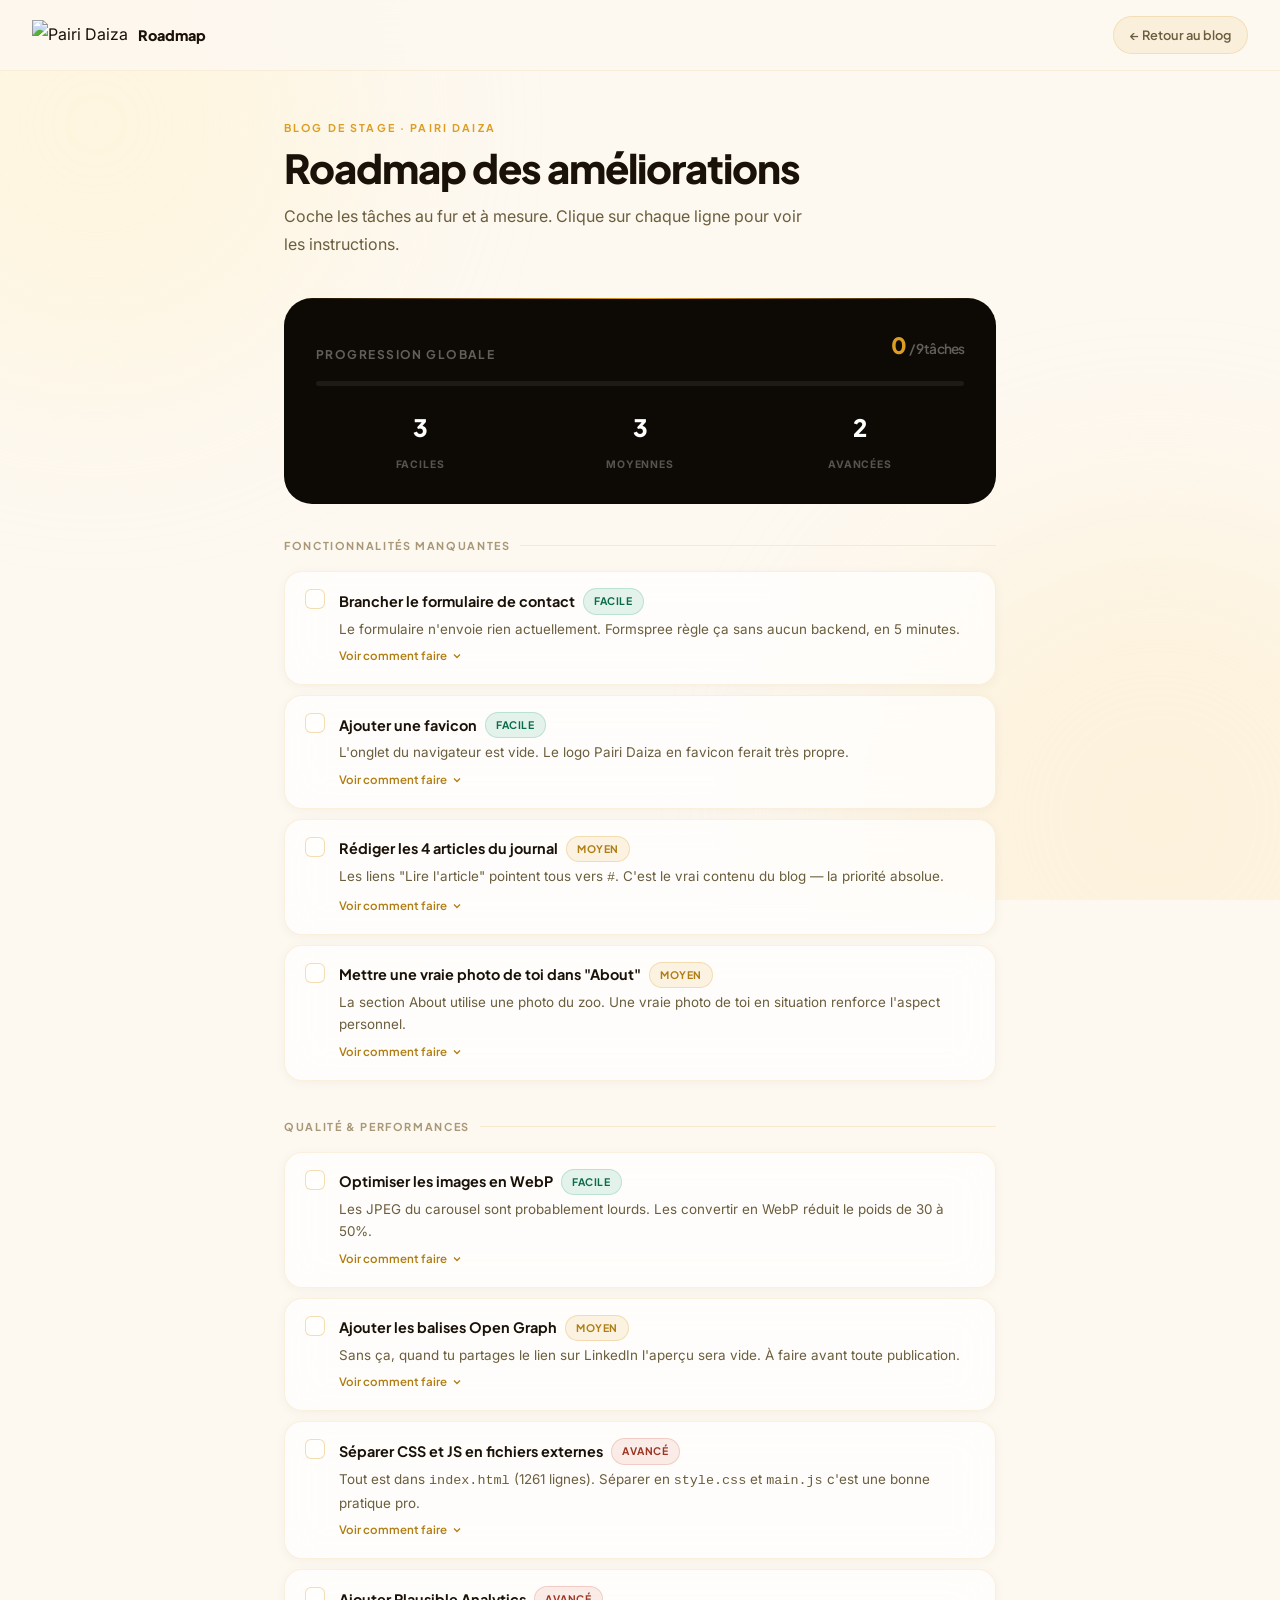
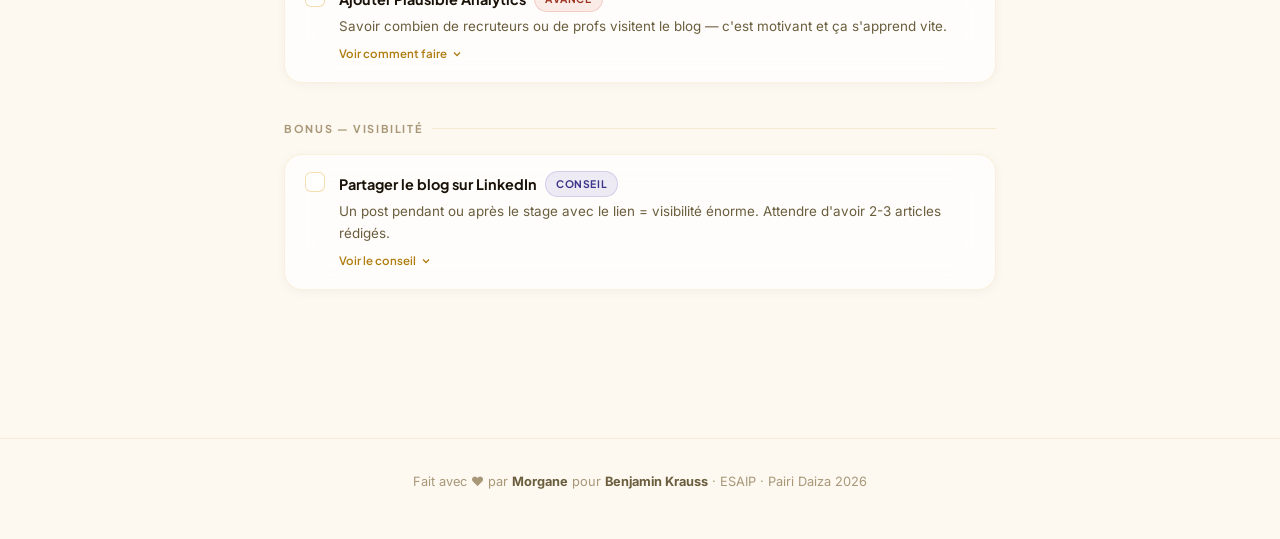
==== roadmap.html @ 25f19846 "Add files via upload" ====
<!DOCTYPE html>
<html lang="fr">
<head>
<meta charset="UTF-8" />
<meta name="viewport" content="width=device-width, initial-scale=1.0" />
<title>Roadmap — Blog de stage Pairi Daiza</title>
<link rel="preconnect" href="https://fonts.googleapis.com" />
<link rel="preconnect" href="https://fonts.gstatic.com" crossorigin />
<link href="https://fonts.googleapis.com/css2?family=Inter:wght@300;400;500&family=Plus+Jakarta+Sans:wght@400;600;700;800&display=swap" rel="stylesheet" />
<style>
:root {
  --gold: #DC9D23;
  --gold-dark: #b07d12;
  --gold-light: #e8b84b;
  --gold-dim: rgba(220,157,35,0.10);
  --ink: #1a1208;
  --muted: #6b5e3e;
  --faint: #a89878;
  --cream: #fdf8f0;
  --dark: #0d0a05;
  --glass: rgba(255,255,255,0.72);
  --glass-b: rgba(220,157,35,0.14);
  --font-h: 'Plus Jakarta Sans', system-ui, sans-serif;
  --font-b: 'Inter', system-ui, sans-serif;
  --r-sm: 10px;
  --r-md: 18px;
  --r-lg: 28px;
  --r-pill: 999px;
  --t: 0.35s cubic-bezier(0.16,1,0.3,1);
  --t-fast: 0.18s cubic-bezier(0.16,1,0.3,1);
}

*, *::before, *::after { box-sizing: border-box; margin: 0; padding: 0; }
html { scroll-behavior: smooth; font-size: 16px; }
body {
  font-family: var(--font-b);
  color: var(--ink);
  background: var(--cream);
  line-height: 1.75;
  overflow-x: hidden;
  -webkit-font-smoothing: antialiased;
}

h1,h2,h3,h4 { font-family: var(--font-h); letter-spacing: -0.025em; }
img { display: block; max-width: 100%; }
ul { list-style: none; }
a { color: inherit; text-decoration: none; }
button { font-family: inherit; border: none; background: none; cursor: pointer; }
::selection { background: var(--gold); color: #fff; }
:focus-visible { outline: 2px solid var(--gold); outline-offset: 3px; border-radius: 4px; }
::-webkit-scrollbar { width: 5px; }
::-webkit-scrollbar-track { background: var(--cream); }
::-webkit-scrollbar-thumb { background: #e8d5a8; border-radius: 5px; }
::-webkit-scrollbar-thumb:hover { background: var(--gold); }

/* BG */
.bg-mesh { position: fixed; inset: 0; z-index: -1; background: var(--cream); overflow: hidden; }
.blob { position: absolute; filter: blur(100px); opacity: 0.48; border-radius: 50%; animation: drift 22s infinite alternate cubic-bezier(0.4,0,0.2,1); }
.blob-1 { width: 500px; height: 500px; background: #fff3cd; top: -14%; left: -12%; }
.blob-2 { width: 600px; height: 600px; background: #fdecc8; bottom: -24%; right: -14%; animation-delay: -6s; }
@keyframes drift { 0% { transform: translate(0,0) scale(1); } 100% { transform: translate(60px,80px) scale(1.12); } }

/* HEADER */
.site-header {
  position: sticky; top: 0; z-index: 100;
  background: rgba(253,248,240,0.9); backdrop-filter: blur(24px);
  border-bottom: 1px solid rgba(220,157,35,0.12);
  padding: 1rem 2rem;
  display: flex; align-items: center; justify-content: space-between; gap: 1rem;
}
.header-left { display: flex; align-items: center; gap: 10px; }
.header-left img { height: 30px; }
.header-left span { font-family: var(--font-h); font-weight: 800; font-size: 0.9rem; color: var(--ink); }
.back-link {
  font-family: var(--font-h); font-size: 0.8rem; font-weight: 600;
  color: var(--muted); padding: 7px 16px; border-radius: var(--r-pill);
  border: 1px solid rgba(220,157,35,0.2); background: var(--gold-dim);
  transition: background var(--t-fast), color var(--t-fast);
}
.back-link:hover { background: rgba(220,157,35,0.18); color: var(--ink); }

/* LAYOUT */
.container { max-width: 760px; margin: 0 auto; padding: 3rem 1.5rem 5rem; }

/* HERO SECTION */
.page-hero { margin-bottom: 2.5rem; }
.page-eyebrow {
  font-family: var(--font-h); font-size: 0.67rem; font-weight: 700;
  letter-spacing: 0.2em; text-transform: uppercase; color: var(--gold);
  margin-bottom: 0.5rem;
}
.page-title { font-size: clamp(1.8rem, 4vw, 2.5rem); font-weight: 800; color: var(--ink); line-height: 1.1; margin-bottom: 0.75rem; }
.page-desc { color: var(--muted); font-size: 1rem; max-width: 520px; }

/* PROGRESS */
.progress-card {
  background: var(--dark); border-radius: var(--r-lg); padding: 1.75rem 2rem;
  margin-bottom: 2rem; position: relative; overflow: hidden;
}
.progress-card::before {
  content: ''; position: absolute; top: 0; left: 0; right: 0; height: 1px;
  background: linear-gradient(90deg, transparent, var(--gold), transparent);
}
.progress-top { display: flex; justify-content: space-between; align-items: flex-end; margin-bottom: 1rem; }
.progress-title { font-family: var(--font-h); font-size: 0.75rem; font-weight: 700; letter-spacing: 0.12em; text-transform: uppercase; color: rgba(255,255,255,0.35); }
.progress-count { font-family: var(--font-h); font-size: 1.4rem; font-weight: 800; color: var(--gold); letter-spacing: -0.04em; }
.progress-count span { font-size: 0.85rem; color: rgba(255,255,255,0.35); font-weight: 600; }
.progress-bar-wrap { background: rgba(255,255,255,0.07); border-radius: 999px; height: 5px; overflow: hidden; margin-bottom: 1.25rem; }
.progress-bar { height: 100%; border-radius: 999px; background: linear-gradient(90deg, var(--gold), var(--gold-light)); transition: width 0.5s cubic-bezier(0.16,1,0.3,1); width: 0%; }
.stats-row { display: grid; grid-template-columns: repeat(3, 1fr); gap: 0.75rem; }
.stat { text-align: center; }
.stat-num { font-family: var(--font-h); font-size: 1.5rem; font-weight: 800; color: #fff; display: block; letter-spacing: -0.04em; }
.stat-lbl { font-size: 0.65rem; font-weight: 700; letter-spacing: 0.08em; text-transform: uppercase; color: rgba(255,255,255,0.3); }

/* SECTIONS */
.section { margin-bottom: 2.25rem; }
.section-label {
  font-family: var(--font-h); font-size: 0.68rem; font-weight: 700;
  letter-spacing: 0.15em; text-transform: uppercase; color: var(--faint);
  display: flex; align-items: center; gap: 10px; margin-bottom: 1rem;
}
.section-label::after { content: ''; flex: 1; height: 1px; background: rgba(220,157,35,0.15); }

/* TASK */
.task {
  background: var(--glass); backdrop-filter: blur(20px);
  border: 1px solid var(--glass-b); border-radius: var(--r-md);
  margin-bottom: 0.625rem; overflow: hidden;
  transition: border-color var(--t), box-shadow var(--t);
  box-shadow: 0 2px 12px rgba(26,18,8,0.04);
}
.task:hover { border-color: rgba(220,157,35,0.3); box-shadow: 0 8px 28px rgba(26,18,8,0.08); }
.task.done { opacity: 0.55; }
.task.done .task-title { text-decoration: line-through; color: var(--faint); }

.task-header {
  display: flex; align-items: flex-start; gap: 14px;
  padding: 1rem 1.25rem; cursor: pointer;
}

/* CHECKBOX */
.checkbox {
  width: 20px; height: 20px; border-radius: 6px; flex-shrink: 0;
  border: 1.5px solid rgba(220,157,35,0.35);
  display: flex; align-items: center; justify-content: center;
  margin-top: 1px; transition: background var(--t-fast), border-color var(--t-fast);
  background: rgba(255,255,255,0.5);
}
.checkbox.checked { background: var(--gold); border-color: var(--gold); }
.checkbox svg { display: none; }
.checkbox.checked svg { display: block; }

.task-body { flex: 1; min-width: 0; }
.task-top { display: flex; align-items: center; gap: 8px; flex-wrap: wrap; margin-bottom: 3px; }
.task-title { font-family: var(--font-h); font-size: 0.9rem; font-weight: 700; color: var(--ink); }

/* BADGES */
.badge {
  font-size: 0.65rem; padding: 3px 10px; border-radius: var(--r-pill);
  font-family: var(--font-h); font-weight: 700; letter-spacing: 0.06em; text-transform: uppercase; flex-shrink: 0;
}
.badge-easy { background: rgba(29,158,117,0.12); color: #0a6b48; border: 1px solid rgba(29,158,117,0.2); }
.badge-medium { background: rgba(220,157,35,0.12); color: var(--gold-dark); border: 1px solid rgba(220,157,35,0.25); }
.badge-hard { background: rgba(200,60,40,0.09); color: #9c3521; border: 1px solid rgba(200,60,40,0.18); }
.badge-tip { background: rgba(83,74,183,0.1); color: #3c3489; border: 1px solid rgba(83,74,183,0.18); }

.task-desc { font-size: 0.84rem; color: var(--muted); line-height: 1.65; }
.task-toggle {
  font-size: 0.72rem; color: var(--gold-dark); font-family: var(--font-h); font-weight: 600;
  margin-top: 0.4rem; display: inline-flex; align-items: center; gap: 4px;
  transition: gap var(--t-fast);
}
.task-toggle svg { width: 12px; height: 12px; transition: transform var(--t-fast); }
.task-toggle.open svg { transform: rotate(180deg); }

/* EXPANDED */
.task-expanded {
  display: none; padding: 0 1.25rem 1rem 3.5rem;
}
.task-expanded.open { display: block; }
.expand-inner {
  padding: 1rem 1.1rem;
  background: rgba(255,255,255,0.55);
  border-radius: var(--r-sm);
  border-left: 2.5px solid var(--gold);
}
.expand-inner p { font-size: 0.84rem; color: var(--muted); line-height: 1.75; margin-bottom: 0.5rem; }
.expand-inner p:last-child { margin-bottom: 0; }
.expand-inner a { color: var(--gold-dark); text-decoration: underline; font-weight: 600; }
.expand-inner a:hover { color: var(--gold); }
.expand-inner code {
  font-family: 'Courier New', monospace; font-size: 0.78rem;
  background: rgba(220,157,35,0.08); padding: 2px 7px;
  border-radius: 5px; border: 1px solid rgba(220,157,35,0.2);
  color: var(--gold-dark); word-break: break-all;
}

/* FOOTER */
footer {
  text-align: center; padding: 2rem 1.5rem 3rem;
  border-top: 1px solid rgba(220,157,35,0.12); margin-top: 2rem;
}
footer p { font-size: 0.8rem; color: var(--faint); }
footer strong { color: var(--muted); }

@media (max-width: 600px) {
  .site-header { padding: 0.875rem 1.25rem; }
  .container { padding: 2rem 1rem 4rem; }
  .progress-card { padding: 1.25rem; }
  .task-header { padding: 0.875rem 1rem; }
  .task-expanded { padding: 0 1rem 0.875rem 1rem; }
}
</style>
</head>
<body>

<div class="bg-mesh" aria-hidden="true">
  <div class="blob blob-1"></div>
  <div class="blob blob-2"></div>
</div>

<header class="site-header">
  <div class="header-left">
    <img src="photo/logo.png" alt="Pairi Daiza" />
    <span>Roadmap</span>
  </div>
  <a href="index.html" class="back-link">← Retour au blog</a>
</header>

<div class="container">

  <div class="page-hero">
    <p class="page-eyebrow">Blog de stage · Pairi Daiza</p>
    <h1 class="page-title">Roadmap des améliorations</h1>
    <p class="page-desc">Coche les tâches au fur et à mesure. Clique sur chaque ligne pour voir les instructions.</p>
  </div>

  <!-- PROGRESS -->
  <div class="progress-card">
    <div class="progress-top">
      <span class="progress-title">Progression globale</span>
      <span class="progress-count" id="countDisplay">0 <span>/ 9 tâches</span></span>
    </div>
    <div class="progress-bar-wrap">
      <div class="progress-bar" id="progressBar"></div>
    </div>
    <div class="stats-row">
      <div class="stat"><span class="stat-num" id="s-easy">0</span><span class="stat-lbl">Faciles</span></div>
      <div class="stat"><span class="stat-num" id="s-medium">0</span><span class="stat-lbl">Moyennes</span></div>
      <div class="stat"><span class="stat-num" id="s-hard">0</span><span class="stat-lbl">Avancées</span></div>
    </div>
  </div>

  <!-- SECTION 1 -->
  <div class="section">
    <div class="section-label">Fonctionnalités manquantes</div>

    <div class="task" data-diff="easy" data-id="t1">
      <div class="task-header" onclick="toggleExpand('t1')">
        <div class="checkbox" id="cb-t1" onclick="toggleDone(event,'t1')">
          <svg viewBox="0 0 12 12" fill="none" stroke="#fff" stroke-width="2" stroke-linecap="round" stroke-linejoin="round"><polyline points="2 6 5 9 10 3"/></svg>
        </div>
        <div class="task-body">
          <div class="task-top">
            <span class="task-title">Brancher le formulaire de contact</span>
            <span class="badge badge-easy">Facile</span>
          </div>
          <p class="task-desc">Le formulaire n'envoie rien actuellement. Formspree règle ça sans aucun backend, en 5 minutes.</p>
          <span class="task-toggle" id="tg-t1">Voir comment faire <svg viewBox="0 0 24 24" fill="none" stroke="currentColor" stroke-width="2.5"><polyline points="6 9 12 15 18 9"/></svg></span>
        </div>
      </div>
      <div class="task-expanded" id="exp-t1">
        <div class="expand-inner">
          <p>1. Créer un compte gratuit sur <a href="https://formspree.io" target="_blank">formspree.io</a>.</p>
          <p>2. Créer un nouveau form → tu récupères un endpoint : <code>https://formspree.io/f/xabcdefg</code>.</p>
          <p>3. Dans <code>index.html</code>, modifier la balise form : <code>&lt;form action="https://formspree.io/f/TONID" method="POST"&gt;</code>.</p>
          <p>4. Supprimer le <code>novalidate</code> et le handler JS de submit — Formspree gère la redirection et l'email automatiquement.</p>
        </div>
      </div>
    </div>

    <div class="task" data-diff="easy" data-id="t2">
      <div class="task-header" onclick="toggleExpand('t2')">
        <div class="checkbox" id="cb-t2" onclick="toggleDone(event,'t2')">
          <svg viewBox="0 0 12 12" fill="none" stroke="#fff" stroke-width="2" stroke-linecap="round" stroke-linejoin="round"><polyline points="2 6 5 9 10 3"/></svg>
        </div>
        <div class="task-body">
          <div class="task-top">
            <span class="task-title">Ajouter une favicon</span>
            <span class="badge badge-easy">Facile</span>
          </div>
          <p class="task-desc">L'onglet du navigateur est vide. Le logo Pairi Daiza en favicon ferait très propre.</p>
          <span class="task-toggle" id="tg-t2">Voir comment faire <svg viewBox="0 0 24 24" fill="none" stroke="currentColor" stroke-width="2.5"><polyline points="6 9 12 15 18 9"/></svg></span>
        </div>
      </div>
      <div class="task-expanded" id="exp-t2">
        <div class="expand-inner">
          <p>Dans le <code>&lt;head&gt;</code> de <code>index.html</code>, ajouter :</p>
          <p><code>&lt;link rel="icon" type="image/png" href="photo/logo.png"&gt;</code></p>
          <p>Si le logo est sur fond blanc, générer une vraie <code>.ico</code> avec <a href="https://favicon.io" target="_blank">favicon.io</a> pour un meilleur rendu sur tous les navigateurs.</p>
        </div>
      </div>
    </div>

    <div class="task" data-diff="medium" data-id="t3">
      <div class="task-header" onclick="toggleExpand('t3')">
        <div class="checkbox" id="cb-t3" onclick="toggleDone(event,'t3')">
          <svg viewBox="0 0 12 12" fill="none" stroke="#fff" stroke-width="2" stroke-linecap="round" stroke-linejoin="round"><polyline points="2 6 5 9 10 3"/></svg>
        </div>
        <div class="task-body">
          <div class="task-top">
            <span class="task-title">Rédiger les 4 articles du journal</span>
            <span class="badge badge-medium">Moyen</span>
          </div>
          <p class="task-desc">Les liens "Lire l'article" pointent tous vers <code>#</code>. C'est le vrai contenu du blog — la priorité absolue.</p>
          <span class="task-toggle" id="tg-t3">Voir comment faire <svg viewBox="0 0 24 24" fill="none" stroke="currentColor" stroke-width="2.5"><polyline points="6 9 12 15 18 9"/></svg></span>
        </div>
      </div>
      <div class="task-expanded" id="exp-t3">
        <div class="expand-inner">
          <p><strong>Option simple</strong> : créer une page HTML par article (<code>article-glpi.html</code>, <code>article-zabbix.html</code>…) avec le même style CSS que le blog.</p>
          <p><strong>Option avancée</strong> : utiliser des modales — au clic, une overlay s'ouvre avec le contenu sans quitter la page.</p>
          <p>Structure suggérée pour chaque article : contexte du projet → problème rencontré → solution mise en place → ce que j'ai appris.</p>
          <p>Astuce : si tu bloques sur la rédaction, demande à Morgane de t'aider à structurer le contenu à partir de tes notes de stage.</p>
        </div>
      </div>
    </div>

    <div class="task" data-diff="medium" data-id="t4">
      <div class="task-header" onclick="toggleExpand('t4')">
        <div class="checkbox" id="cb-t4" onclick="toggleDone(event,'t4')">
          <svg viewBox="0 0 12 12" fill="none" stroke="#fff" stroke-width="2" stroke-linecap="round" stroke-linejoin="round"><polyline points="2 6 5 9 10 3"/></svg>
        </div>
        <div class="task-body">
          <div class="task-top">
            <span class="task-title">Mettre une vraie photo de toi dans "About"</span>
            <span class="badge badge-medium">Moyen</span>
          </div>
          <p class="task-desc">La section About utilise une photo du zoo. Une vraie photo de toi en situation renforce l'aspect personnel.</p>
          <span class="task-toggle" id="tg-t4">Voir comment faire <svg viewBox="0 0 24 24" fill="none" stroke="currentColor" stroke-width="2.5"><polyline points="6 9 12 15 18 9"/></svg></span>
        </div>
      </div>
      <div class="task-expanded" id="exp-t4">
        <div class="expand-inner">
          <p>Remplacer <code>photo/entrezoom.png</code> dans la section <code>.about-img-wrap</code> par ta photo.</p>
          <p>Format recommandé : orienté portrait, environ <code>400×500px</code>, JPEG compressé à 80%.</p>
          <p>Une photo en situation (au bureau ou dans le parc) est plus percutante qu'un fond neutre. Évite les selfies.</p>
        </div>
      </div>
    </div>

  </div>

  <!-- SECTION 2 -->
  <div class="section">
    <div class="section-label">Qualité & performances</div>

    <div class="task" data-diff="easy" data-id="t5">
      <div class="task-header" onclick="toggleExpand('t5')">
        <div class="checkbox" id="cb-t5" onclick="toggleDone(event,'t5')">
          <svg viewBox="0 0 12 12" fill="none" stroke="#fff" stroke-width="2" stroke-linecap="round" stroke-linejoin="round"><polyline points="2 6 5 9 10 3"/></svg>
        </div>
        <div class="task-body">
          <div class="task-top">
            <span class="task-title">Optimiser les images en WebP</span>
            <span class="badge badge-easy">Facile</span>
          </div>
          <p class="task-desc">Les JPEG du carousel sont probablement lourds. Les convertir en WebP réduit le poids de 30 à 50%.</p>
          <span class="task-toggle" id="tg-t5">Voir comment faire <svg viewBox="0 0 24 24" fill="none" stroke="currentColor" stroke-width="2.5"><polyline points="6 9 12 15 18 9"/></svg></span>
        </div>
      </div>
      <div class="task-expanded" id="exp-t5">
        <div class="expand-inner">
          <p>Outil gratuit recommandé : <a href="https://squoosh.app" target="_blank">squoosh.app</a> — drag & drop, exporte en WebP à 80% de qualité.</p>
          <p>Ajouter aussi <code>loading="lazy"</code> sur toutes les balises <code>&lt;img&gt;</code> sauf le hero (qui doit se charger immédiatement).</p>
          <p>Exemple : <code>&lt;img src="photo/ours.webp" loading="lazy" alt="Ours"&gt;</code></p>
        </div>
      </div>
    </div>

    <div class="task" data-diff="medium" data-id="t6">
      <div class="task-header" onclick="toggleExpand('t6')">
        <div class="checkbox" id="cb-t6" onclick="toggleDone(event,'t6')">
          <svg viewBox="0 0 12 12" fill="none" stroke="#fff" stroke-width="2" stroke-linecap="round" stroke-linejoin="round"><polyline points="2 6 5 9 10 3"/></svg>
        </div>
        <div class="task-body">
          <div class="task-top">
            <span class="task-title">Ajouter les balises Open Graph</span>
            <span class="badge badge-medium">Moyen</span>
          </div>
          <p class="task-desc">Sans ça, quand tu partages le lien sur LinkedIn l'aperçu sera vide. À faire avant toute publication.</p>
          <span class="task-toggle" id="tg-t6">Voir comment faire <svg viewBox="0 0 24 24" fill="none" stroke="currentColor" stroke-width="2.5"><polyline points="6 9 12 15 18 9"/></svg></span>
        </div>
      </div>
      <div class="task-expanded" id="exp-t6">
        <div class="expand-inner">
          <p>Ajouter ces 4 lignes dans le <code>&lt;head&gt;</code> de <code>index.html</code> :</p>
          <p><code>&lt;meta property="og:title" content="Benjamin Krauss | Stage Pairi Daiza"&gt;</code></p>
          <p><code>&lt;meta property="og:description" content="Blog de stage — Administrateur Systèmes & Réseaux"&gt;</code></p>
          <p><code>&lt;meta property="og:image" content="https://blog-stage-pairidaizabk.vercel.app/photo/entre.png"&gt;</code></p>
          <p><code>&lt;meta property="og:url" content="https://blog-stage-pairidaizabk.vercel.app"&gt;</code></p>
          <p>Tester le résultat sur <a href="https://www.opengraph.xyz" target="_blank">opengraph.xyz</a> après le déploiement.</p>
        </div>
      </div>
    </div>

    <div class="task" data-diff="hard" data-id="t7">
      <div class="task-header" onclick="toggleExpand('t7')">
        <div class="checkbox" id="cb-t7" onclick="toggleDone(event,'t7')">
          <svg viewBox="0 0 12 12" fill="none" stroke="#fff" stroke-width="2" stroke-linecap="round" stroke-linejoin="round"><polyline points="2 6 5 9 10 3"/></svg>
        </div>
        <div class="task-body">
          <div class="task-top">
            <span class="task-title">Séparer CSS et JS en fichiers externes</span>
            <span class="badge badge-hard">Avancé</span>
          </div>
          <p class="task-desc">Tout est dans <code>index.html</code> (1261 lignes). Séparer en <code>style.css</code> et <code>main.js</code> c'est une bonne pratique pro.</p>
          <span class="task-toggle" id="tg-t7">Voir comment faire <svg viewBox="0 0 24 24" fill="none" stroke="currentColor" stroke-width="2.5"><polyline points="6 9 12 15 18 9"/></svg></span>
        </div>
      </div>
      <div class="task-expanded" id="exp-t7">
        <div class="expand-inner">
          <p>1. Couper tout le contenu de <code>&lt;style&gt;...&lt;/style&gt;</code> → le coller dans <code>style.css</code>.</p>
          <p>2. Dans le <code>&lt;head&gt;</code>, remplacer par : <code>&lt;link rel="stylesheet" href="style.css"&gt;</code>.</p>
          <p>3. Couper le JS interne → le coller dans <code>main.js</code>, puis ajouter <code>&lt;script src="main.js"&gt;&lt;/script&gt;</code> juste avant <code>&lt;/body&gt;</code>.</p>
          <p>⚠️ Attention : les fichiers <code>style.css</code> et <code>main.js</code> existent déjà dans le repo — vérifier leur contenu avant d'écraser.</p>
        </div>
      </div>
    </div>

    <div class="task" data-diff="hard" data-id="t8">
      <div class="task-header" onclick="toggleExpand('t8')">
        <div class="checkbox" id="cb-t8" onclick="toggleDone(event,'t8')">
          <svg viewBox="0 0 12 12" fill="none" stroke="#fff" stroke-width="2" stroke-linecap="round" stroke-linejoin="round"><polyline points="2 6 5 9 10 3"/></svg>
        </div>
        <div class="task-body">
          <div class="task-top">
            <span class="task-title">Ajouter Plausible Analytics</span>
            <span class="badge badge-hard">Avancé</span>
          </div>
          <p class="task-desc">Savoir combien de recruteurs ou de profs visitent le blog — c'est motivant et ça s'apprend vite.</p>
          <span class="task-toggle" id="tg-t8">Voir comment faire <svg viewBox="0 0 24 24" fill="none" stroke="currentColor" stroke-width="2.5"><polyline points="6 9 12 15 18 9"/></svg></span>
        </div>
      </div>
      <div class="task-expanded" id="exp-t8">
        <div class="expand-inner">
          <p>Utiliser <a href="https://plausible.io" target="_blank">Plausible</a> — respectueux de la vie privée, pas de RGPD à gérer, gratuit 30 jours.</p>
          <p>Une seule ligne à ajouter dans le <code>&lt;head&gt;</code> :</p>
          <p><code>&lt;script defer data-domain="blog-stage-pairidaizabk.vercel.app" src="https://plausible.io/js/script.js"&gt;&lt;/script&gt;</code></p>
        </div>
      </div>
    </div>

  </div>

  <!-- SECTION 3 -->
  <div class="section">
    <div class="section-label">Bonus — visibilité</div>

    <div class="task" data-diff="tip" data-id="t9">
      <div class="task-header" onclick="toggleExpand('t9')">
        <div class="checkbox" id="cb-t9" onclick="toggleDone(event,'t9')">
          <svg viewBox="0 0 12 12" fill="none" stroke="#fff" stroke-width="2" stroke-linecap="round" stroke-linejoin="round"><polyline points="2 6 5 9 10 3"/></svg>
        </div>
        <div class="task-body">
          <div class="task-top">
            <span class="task-title">Partager le blog sur LinkedIn</span>
            <span class="badge badge-tip">Conseil</span>
          </div>
          <p class="task-desc">Un post pendant ou après le stage avec le lien = visibilité énorme. Attendre d'avoir 2-3 articles rédigés.</p>
          <span class="task-toggle" id="tg-t9">Voir le conseil <svg viewBox="0 0 24 24" fill="none" stroke="currentColor" stroke-width="2.5"><polyline points="6 9 12 15 18 9"/></svg></span>
        </div>
      </div>
      <div class="task-expanded" id="exp-t9">
        <div class="expand-inner">
          <p>Mentionner <strong>Pairi Daiza</strong> et <strong>ESAIP</strong> dans le post pour maximiser la portée organique.</p>
          <p>Exemple de formulation : <em>"J'ai construit ce blog pour documenter mon stage de fin d'études chez @PairiDaiza — architecture réseaux, GLPI, Zabbix…"</em></p>
          <p>Ajouter le lien en premier commentaire plutôt que dans le post lui-même — LinkedIn pénalise les posts avec des liens externes en reach.</p>
        </div>
      </div>
    </div>

  </div>

</div>

<footer>
  <p>Fait avec ❤️ par <strong>Morgane</strong> pour <strong>Benjamin Krauss</strong> · ESAIP · Pairi Daiza 2026</p>
</footer>

<script>
const TOTAL = 9;
const state = JSON.parse(localStorage.getItem('roadmap-bk') || '{}');

function save() { localStorage.setItem('roadmap-bk', JSON.stringify(state)); }

function updateProgress() {
  const done = Object.values(state).filter(Boolean).length;
  document.getElementById('progressBar').style.width = (done / TOTAL * 100) + '%';
  document.getElementById('countDisplay').innerHTML = done + ' <span>/ ' + TOTAL + ' tâches</span>';
  const rem = { easy: 0, medium: 0, hard: 0 };
  document.querySelectorAll('.task').forEach(t => {
    if (!state[t.dataset.id]) {
      const d = t.dataset.diff;
      if (d in rem) rem[d]++;
    }
  });
  document.getElementById('s-easy').textContent = rem.easy;
  document.getElementById('s-medium').textContent = rem.medium;
  document.getElementById('s-hard').textContent = rem.hard;
}

function toggleDone(e, id) {
  e.stopPropagation();
  state[id] = !state[id];
  save();
  const cb = document.getElementById('cb-' + id);
  const task = document.querySelector('[data-id="' + id + '"]');
  cb.classList.toggle('checked', state[id]);
  task.classList.toggle('done', state[id]);
  updateProgress();
}

function toggleExpand(id) {
  const exp = document.getElementById('exp-' + id);
  const tg = document.getElementById('tg-' + id);
  const isOpen = exp.classList.contains('open');
  exp.classList.toggle('open', !isOpen);
  tg.classList.toggle('open', !isOpen);
}

document.addEventListener('DOMContentLoaded', () => {
  document.querySelectorAll('.task').forEach(t => {
    const id = t.dataset.id;
    if (state[id]) {
      document.getElementById('cb-' + id).classList.add('checked');
      t.classList.add('done');
    }
  });
  updateProgress();
});
</script>
</body>
</html>
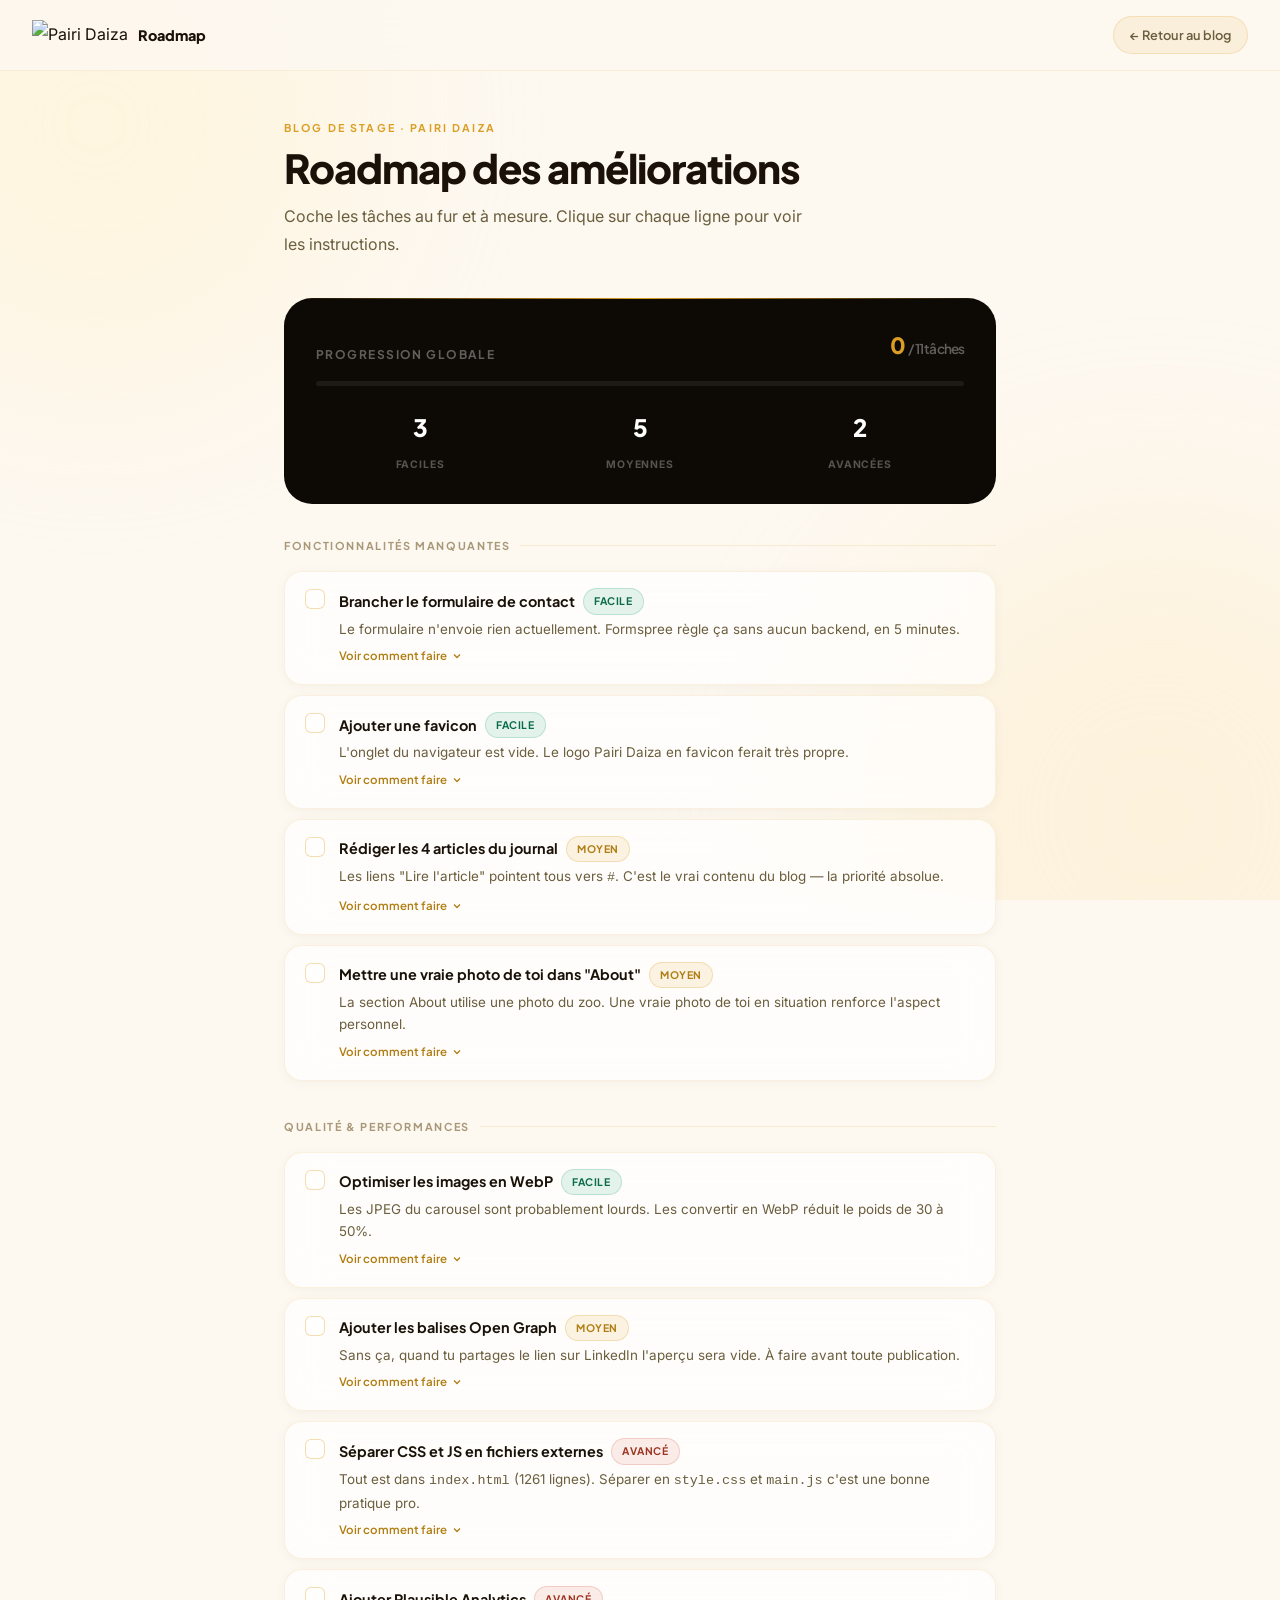
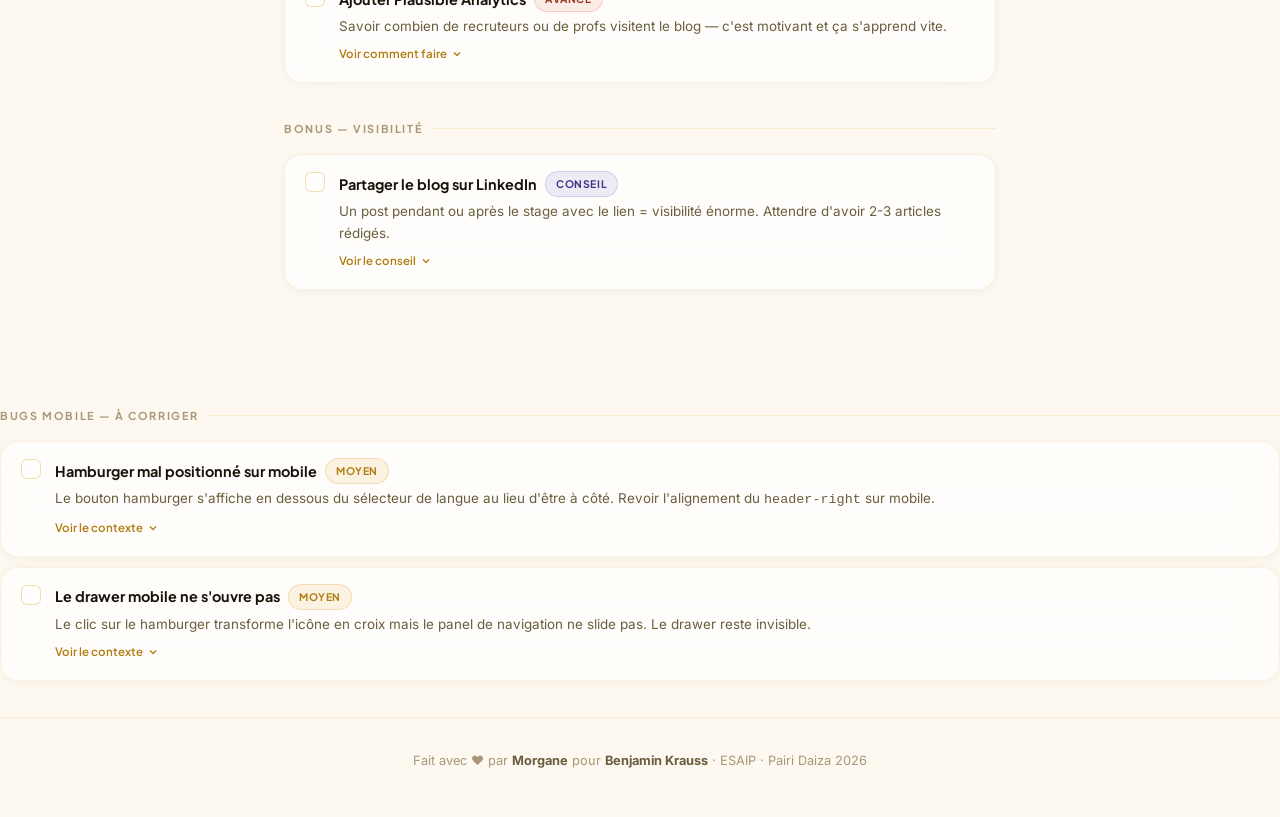
==== commit cf90baa9: "Update roadmap.html" ====
--- a/roadmap.html
+++ b/roadmap.html
@@ -484,12 +484,62 @@
 
 </div>
 
+  <div class="section">
+    <div class="section-label">Bugs mobile — à corriger</div>
+
+    <div class="task" data-diff="medium" data-id="t10">
+      <div class="task-header" onclick="toggleExpand('t10')">
+        <div class="checkbox" id="cb-t10" onclick="toggleDone(event,'t10')">
+          <svg viewBox="0 0 12 12" fill="none" stroke="#fff" stroke-width="2" stroke-linecap="round" stroke-linejoin="round"><polyline points="2 6 5 9 10 3"/></svg>
+        </div>
+        <div class="task-body">
+          <div class="task-top">
+            <span class="task-title">Hamburger mal positionné sur mobile</span>
+            <span class="badge badge-medium">Moyen</span>
+          </div>
+          <p class="task-desc">Le bouton hamburger s'affiche en dessous du sélecteur de langue au lieu d'être à côté. Revoir l'alignement du <code>header-right</code> sur mobile.</p>
+          <span class="task-toggle" id="tg-t10">Voir le contexte <svg viewBox="0 0 24 24" fill="none" stroke="currentColor" stroke-width="2.5"><polyline points="6 9 12 15 18 9"/></svg></span>
+        </div>
+      </div>
+      <div class="task-expanded" id="exp-t10">
+        <div class="expand-inner">
+          <p>Le <code>.header-right</code> contient le lang switcher et le hamburger. Sur mobile, ils s'empilent verticalement au lieu d'être côte à côte.</p>
+          <p>Fix : vérifier que <code>.header-right</code> a bien <code>display: flex; align-items: center; gap: 12px;</code> et que rien ne force un <code>flex-direction: column</code> sur mobile.</p>
+        </div>
+      </div>
+    </div>
+
+    <div class="task" data-diff="medium" data-id="t11">
+      <div class="task-header" onclick="toggleExpand('t11')">
+        <div class="checkbox" id="cb-t11" onclick="toggleDone(event,'t11')">
+          <svg viewBox="0 0 12 12" fill="none" stroke="#fff" stroke-width="2" stroke-linecap="round" stroke-linejoin="round"><polyline points="2 6 5 9 10 3"/></svg>
+        </div>
+        <div class="task-body">
+          <div class="task-top">
+            <span class="task-title">Le drawer mobile ne s'ouvre pas</span>
+            <span class="badge badge-medium">Moyen</span>
+          </div>
+          <p class="task-desc">Le clic sur le hamburger transforme l'icône en croix mais le panel de navigation ne slide pas. Le drawer reste invisible.</p>
+          <span class="task-toggle" id="tg-t11">Voir le contexte <svg viewBox="0 0 24 24" fill="none" stroke="currentColor" stroke-width="2.5"><polyline points="6 9 12 15 18 9"/></svg></span>
+        </div>
+      </div>
+      <div class="task-expanded" id="exp-t11">
+        <div class="expand-inner">
+          <p>Le <code>#mobileDrawer</code> reçoit bien la classe <code>is-open</code> (la croix apparaît), mais le panel ne s'affiche pas.</p>
+          <p>Pistes : vérifier que <code>.mobile-drawer.is-open { display: block; }</code> est bien appliqué, que le <code>z-index</code> du panel est suffisant, et que l'animation <code>drawerSlideDown</code> ne cache pas le panel pendant son exécution.</p>
+          <p>Alternative fiable : remplacer <code>display: none / block</code> par <code>visibility: hidden / visible</code> + <code>pointer-events: none / auto</code> pour éviter les conflits avec les animations CSS.</p>
+        </div>
+      </div>
+    </div>
+
+  </div>
+
 <footer>
   <p>Fait avec ❤️ par <strong>Morgane</strong> pour <strong>Benjamin Krauss</strong> · ESAIP · Pairi Daiza 2026</p>
 </footer>
 
 <script>
-const TOTAL = 9;
+const TOTAL = 11;
 const state = JSON.parse(localStorage.getItem('roadmap-bk') || '{}');
 
 function save() { localStorage.setItem('roadmap-bk', JSON.stringify(state)); }
